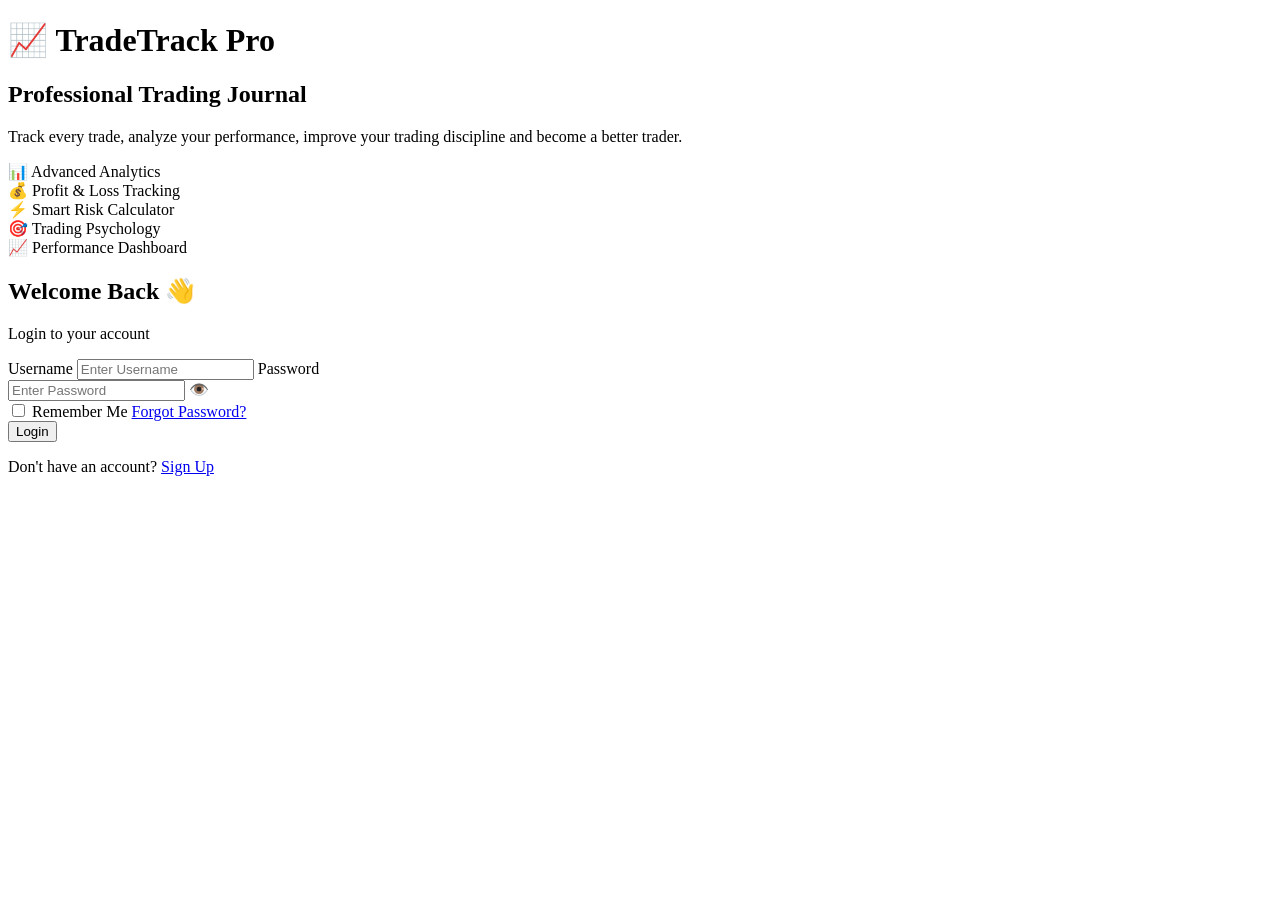
==== HTML/index.html @ f70e800f "add project files" ====
<!DOCTYPE html>
<html lang="en">

<head>

    <meta charset="UTF-8">

    <meta name="viewport" content="width=device-width, initial-scale=1.0">

    <title>TradeTrack Pro | Login</title>

    <link rel="preconnect" href="https://fonts.googleapis.com">

    <link rel="preconnect" href="https://fonts.gstatic.com" crossorigin>

    <link href="https://fonts.googleapis.com/css2?family=Poppins:wght@300;400;500;600;700&display=swap" rel="stylesheet">

    <link rel="stylesheet" href="../css/auth.css">
    

</head>

<body>

<div class="container">

    <!-- Left Panel -->

    <div class="left-panel">

        <h1>📈 TradeTrack Pro</h1>

        <h2>Professional Trading Journal</h2>

        <p>

            Track every trade, analyze your performance,
            improve your trading discipline and become
            a better trader.

        </p>

        <div class="features">

            <div>📊 Advanced Analytics</div>

            <div>💰 Profit & Loss Tracking</div>

            <div>⚡ Smart Risk Calculator</div>

            <div>🎯 Trading Psychology</div>

            <div>📈 Performance Dashboard</div>

        </div>

    </div>

    <!-- Right Panel -->

    <div class="right-panel">

        <div class="form-box">

            <h2>Welcome Back 👋</h2>

            <p>Login to your account</p>

            <form id="loginForm">

                <label>Username</label>

                <input
                    type="text"
                    id="username"
                    placeholder="Enter Username"
                    required>

                <label>Password</label>

                <div class="password-box">

                    <input
                        type="password"
                        id="password"
                        placeholder="Enter Password"
                        required>

                    <span id="togglePassword">👁️</span>

                </div>

                <div class="options">

                    <label>

                        <input
                            type="checkbox"
                            id="remember">

                        Remember Me

                    </label>

                  
                   <a href="forgotPassword.html" class="forgot-link">
    Forgot Password?
</a>
                </div>

                <button type="submit">

                    Login

                </button>

                <p id="errorMessage"></p>

                <div class="link">

                    Don't have an account?

                    <a href="signup.html">

                        Sign Up

                    </a>

                </div>

            </form>

        </div>

    </div>

</div>

<script src="../js/login.js"></script>

</body>

</html>
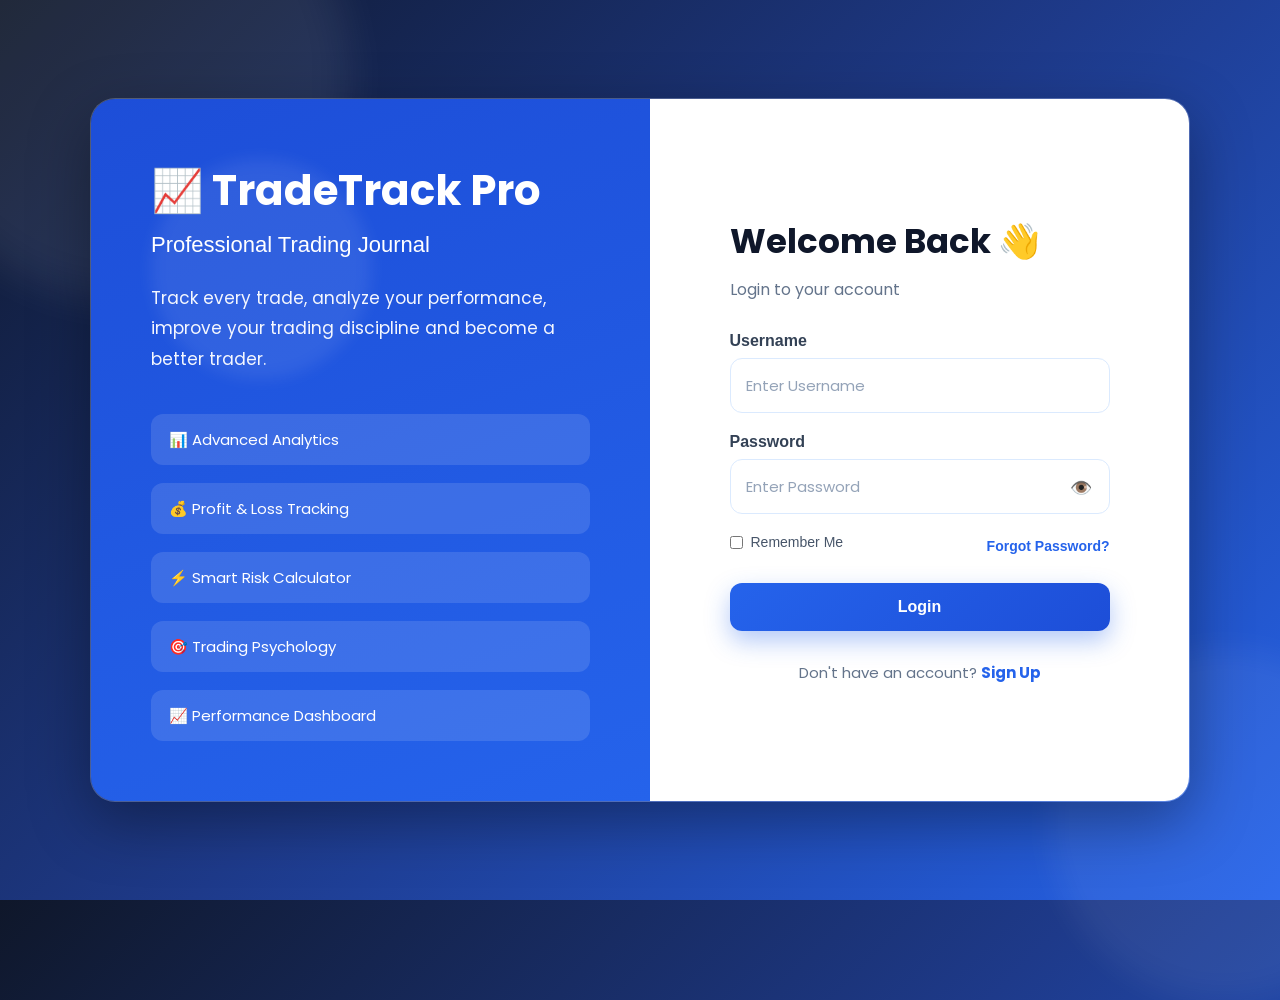
==== commit 009cf12d: "Fix CSS and JS path" ====
--- a/HTML/index.html
+++ b/HTML/index.html
@@ -15,7 +15,7 @@
 
     <link href="https://fonts.googleapis.com/css2?family=Poppins:wght@300;400;500;600;700&display=swap" rel="stylesheet">
 
-    <link rel="stylesheet" href="../css/auth.css">
+    <link rel="stylesheet" href="../CSS/auth.css">
     
 
 </head>
@@ -136,7 +136,7 @@
 
 </div>
 
-<script src="../js/login.js"></script>
+<script src="../JS/login.js"></script>
 
 </body>
 
--- a/CSS/auth.css
+++ b/CSS/auth.css
@@ -0,0 +1,784 @@
+/* ==========================================
+   TradeTrack Pro - Authentication
+   Author : ChatGPT
+========================================== */
+
+*{
+    margin:0;
+    padding:0;
+    box-sizing:border-box;
+    font-family:'Poppins',sans-serif;
+}
+
+body{
+    min-height:100vh;
+    display:flex;
+    justify-content:center;
+    align-items:center;
+    overflow:hidden;
+    background:linear-gradient(135deg,#0f172a,#1e3a8a,#2563eb);
+    position:relative;
+}
+
+/* Animated Background */
+
+body::before{
+    content:"";
+    position:absolute;
+    width:450px;
+    height:450px;
+    border-radius:50%;
+    background:rgba(255,255,255,.08);
+    top:-150px;
+    left:-100px;
+    filter:blur(20px);
+    animation:float1 8s infinite ease-in-out;
+}
+
+body::after{
+    content:"";
+    position:absolute;
+    width:350px;
+    height:350px;
+    border-radius:50%;
+    background:rgba(255,255,255,.06);
+    right:-120px;
+    bottom:-100px;
+    filter:blur(15px);
+    animation:float2 10s infinite ease-in-out;
+}
+
+@keyframes float1{
+    0%,100%{
+        transform:translateY(0);
+    }
+    50%{
+        transform:translateY(40px);
+    }
+}
+
+@keyframes float2{
+    0%,100%{
+        transform:translateY(0);
+    }
+    50%{
+        transform:translateY(-40px);
+    }
+}
+
+/* Main Container */
+
+.container{
+
+    width:1100px;
+
+    max-width:95%;
+
+    min-height:650px;
+
+    display:flex;
+
+    border-radius:25px;
+
+    overflow:hidden;
+
+    background:rgba(255,255,255,.08);
+
+    backdrop-filter:blur(18px);
+
+    box-shadow:0 20px 60px rgba(0,0,0,.35);
+
+    border:1px solid rgba(255,255,255,.15);
+
+    z-index:5;
+
+}
+
+/* LEFT PANEL */
+
+.left-panel{
+
+    flex:1;
+
+    padding:60px;
+
+    color:#fff;
+
+    display:flex;
+
+    flex-direction:column;
+
+    justify-content:center;
+
+    background:linear-gradient(160deg,#1d4ed8,#2563eb);
+
+}
+
+.left-panel h1{
+
+    font-size:42px;
+
+    margin-bottom:10px;
+
+    font-weight:700;
+
+}
+
+.left-panel h2{
+
+    font-size:22px;
+
+    font-weight:500;
+
+    margin-bottom:25px;
+
+}
+
+.left-panel p{
+
+    font-size:17px;
+
+    line-height:1.8;
+
+    opacity:.95;
+
+    margin-bottom:40px;
+
+}
+
+.features{
+
+    display:flex;
+
+    flex-direction:column;
+
+    gap:18px;
+
+}
+
+.features div{
+
+    padding:14px 18px;
+
+    background:rgba(255,255,255,.12);
+
+    border-radius:12px;
+
+    font-size:15px;
+
+    transition:.3s;
+
+}
+
+.features div:hover{
+
+    transform:translateX(8px);
+
+    background:rgba(255,255,255,.2);
+
+}
+
+/* RIGHT PANEL */
+
+.right-panel{
+
+    flex:1;
+
+    display:flex;
+
+    justify-content:center;
+
+    align-items:center;
+
+    padding:50px;
+
+    background:#fff;
+
+}
+
+/* LOGIN / SIGNUP CARD */
+
+.form-box{
+
+    width:100%;
+
+    max-width:380px;
+
+}
+
+.form-box h2{
+
+    font-size:34px;
+
+    color:#0f172a;
+
+    margin-bottom:10px;
+
+}
+
+.form-box p{
+
+    color:#64748b;
+
+    margin-bottom:30px;
+
+}
+
+label{
+
+    display:block;
+
+    margin-bottom:8px;
+
+    font-weight:600;
+
+    color:#334155;
+
+}
+
+input{
+
+    width:100%;
+
+    padding:15px;
+
+    border-radius:12px;
+
+    border:1px solid #dbeafe;
+
+    outline:none;
+
+    margin-bottom:20px;
+
+    font-size:15px;
+
+    transition:.3s;
+
+}
+
+input:focus{
+
+    border-color:#2563eb;
+
+    box-shadow:0 0 10px rgba(37,99,235,.25);
+
+}
+/* ============================
+   Password Box
+============================ */
+
+.password-box{
+    position:relative;
+    width:100%;
+    margin-bottom:20px;
+}
+
+.password-box input{
+    margin-bottom:0;
+    padding-right:55px;
+}
+
+.password-box span{
+    position:absolute;
+    right:18px;
+    top:50%;
+    transform:translateY(-50%);
+    cursor:pointer;
+    font-size:18px;
+    color:#64748b;
+    transition:.3s;
+}
+
+.password-box span:hover{
+    color:#2563eb;
+}
+
+/* ============================
+   Remember & Forgot
+============================ */
+
+.options{
+    display:flex;
+    justify-content:space-between;
+    align-items:center;
+    margin-bottom:25px;
+    font-size:14px;
+}
+
+.options label{
+    display:flex;
+    align-items:center;
+    gap:8px;
+    cursor:pointer;
+    color:#475569;
+    font-weight:500;
+}
+
+.options input{
+    width:auto;
+    margin:0;
+}
+
+.options a{
+    text-decoration:none;
+    color:#2563eb;
+    font-weight:600;
+    transition:.3s;
+}
+
+.options a:hover{
+    color:#1d4ed8;
+}
+
+/* ============================
+   Button
+============================ */
+
+button{
+
+    width:100%;
+
+    padding:15px;
+
+    border:none;
+
+    border-radius:12px;
+
+    background:linear-gradient(135deg,#2563eb,#1d4ed8);
+
+    color:#fff;
+
+    font-size:16px;
+
+    font-weight:600;
+
+    cursor:pointer;
+
+    transition:.35s;
+
+    box-shadow:0 10px 25px rgba(37,99,235,.35);
+
+}
+
+button:hover{
+
+    transform:translateY(-3px);
+
+    box-shadow:0 18px 35px rgba(37,99,235,.45);
+
+}
+
+/* ============================
+   Error Message
+============================ */
+
+#errorMessage{
+
+    margin-top:18px;
+
+    text-align:center;
+
+    font-size:14px;
+
+    font-weight:500;
+
+    color:#dc2626;
+
+}
+
+/* ============================
+   Bottom Link
+============================ */
+
+.link{
+
+    text-align:center;
+
+    margin-top:25px;
+
+    color:#64748b;
+
+    font-size:15px;
+
+}
+
+.link a{
+
+    color:#2563eb;
+
+    text-decoration:none;
+
+    font-weight:700;
+
+    transition:.3s;
+
+}
+
+.link a:hover{
+
+    color:#1d4ed8;
+
+}
+
+/* ============================
+   Card Animation
+============================ */
+
+.form-box{
+
+    animation:fadeUp .8s ease;
+
+}
+
+@keyframes fadeUp{
+
+    from{
+
+        opacity:0;
+
+        transform:translateY(30px);
+
+    }
+
+    to{
+
+        opacity:1;
+
+        transform:translateY(0);
+
+    }
+
+}
+/* ==========================================
+   TradeTrack Pro - Auth CSS Part 3
+   Responsive + Premium Effects
+========================================== */
+
+/* Floating Glow */
+
+.left-panel::before{
+    content:"";
+    position:absolute;
+    width:220px;
+    height:220px;
+    background:rgba(255,255,255,.08);
+    border-radius:50%;
+    top:60px;
+    left:60px;
+    filter:blur(8px);
+}
+
+.left-panel{
+    position:relative;
+    overflow:hidden;
+}
+
+/* Custom Scrollbar */
+
+::-webkit-scrollbar{
+    width:8px;
+}
+
+::-webkit-scrollbar-thumb{
+    background:#2563eb;
+    border-radius:20px;
+}
+
+::-webkit-scrollbar-track{
+    background:#edf2f7;
+}
+
+/* Placeholder */
+
+input::placeholder{
+    color:#94a3b8;
+}
+
+/* Focus Effect */
+
+input:focus{
+
+    transform:translateY(-2px);
+
+}
+
+/* Button Active */
+
+button:active{
+
+    transform:scale(.98);
+
+}
+
+/* Smooth Transition */
+
+a,
+button,
+input,
+.features div{
+
+    transition:.35s;
+
+}
+
+/* Responsive */
+
+@media(max-width:1050px){
+
+.container{
+
+    width:95%;
+
+}
+
+.left-panel{
+
+    padding:45px;
+
+}
+
+.right-panel{
+
+    padding:40px;
+
+}
+
+}
+
+@media(max-width:900px){
+
+.container{
+
+    flex-direction:column;
+
+    height:auto;
+
+}
+
+.left-panel{
+
+    padding:45px;
+
+    text-align:center;
+
+}
+
+.features{
+
+    margin-top:20px;
+
+}
+
+.right-panel{
+
+    padding:40px;
+
+}
+
+.form-box{
+
+    max-width:100%;
+
+}
+
+}
+
+@media(max-width:600px){
+
+body{
+
+    padding:15px;
+
+}
+
+.container{
+
+    border-radius:18px;
+
+}
+
+.left-panel h1{
+
+    font-size:32px;
+
+}
+
+.left-panel h2{
+
+    font-size:18px;
+
+}
+
+.left-panel p{
+
+    font-size:15px;
+
+}
+
+.form-box h2{
+
+    font-size:28px;
+
+}
+
+button{
+
+    padding:14px;
+
+}
+
+.options{
+
+    flex-direction:column;
+
+    gap:12px;
+
+    align-items:flex-start;
+
+}
+
+}
+
+@media(max-width:420px){
+
+.left-panel{
+
+    padding:30px;
+
+}
+
+.right-panel{
+
+    padding:25px;
+
+}
+
+input{
+
+    padding:13px;
+
+}
+
+button{
+
+    font-size:15px;
+
+}
+
+}
+
+/* =========================================
+   Forgot Password Page Extra CSS
+========================================= */
+
+/* Input with Eye Icon */
+
+.input-group{
+
+    position: relative;
+
+    margin-bottom: 18px;
+
+}
+
+.input-group span{
+
+    position: absolute;
+
+    right: 15px;
+
+    top: 42px;
+
+    cursor: pointer;
+
+    font-size: 18px;
+
+    color: #666;
+
+    user-select: none;
+
+}
+
+.input-group span:hover{
+
+    color: #2563eb;
+
+}
+
+/* Password Strength */
+
+#passwordStrength{
+
+    margin-top: -8px;
+
+    margin-bottom: 15px;
+
+    font-size: 14px;
+
+    font-weight: 600;
+
+}
+
+/* Success / Error Message */
+
+#message{
+
+    text-align: center;
+
+    font-size: 14px;
+
+    font-weight: 600;
+
+    margin-bottom: 15px;
+
+}
+
+/* Bottom Link */
+
+.bottom-link{
+
+    text-align: center;
+
+    margin-top: 20px;
+
+}
+
+.bottom-link a{
+
+    color: #2563eb;
+
+    text-decoration: none;
+
+    font-weight: 600;
+
+    transition: .3s;
+
+}
+
+.bottom-link a:hover{
+
+    color: #1d4ed8;
+
+    text-decoration: underline;
+
+}
+
+/* Forgot Password Link */
+
+.forgot-link{
+
+    color: #2563eb;
+
+    text-decoration: none;
+
+    font-size: 14px;
+
+    font-weight: 600;
+
+}
+
+.forgot-link:hover{
+
+    text-decoration: underline;
+
+}
